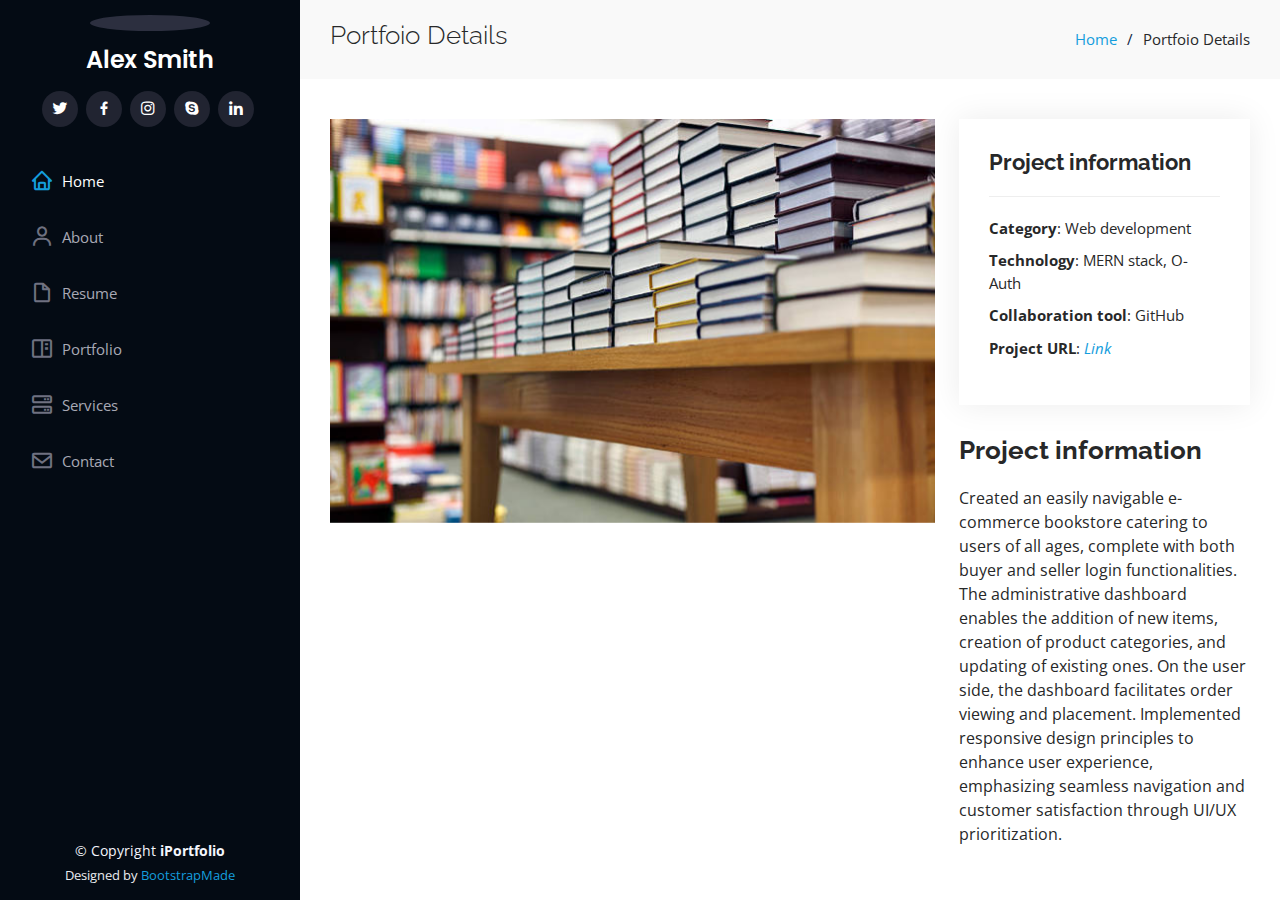
==== bookstore.html @ eda8d78c "changes" ====
<!DOCTYPE html>
<html lang="en">

<head>
  <meta charset="utf-8">
  <meta content="width=device-width, initial-scale=1.0" name="viewport">

  <title>Portfolio Details - iPortfolio Bootstrap Template</title>
  <meta content="" name="description">
  <meta content="" name="keywords">

  <!-- Favicons -->
  <link href="assets/img/favicon.png" rel="icon">
  <link href="assets/img/apple-touch-icon.png" rel="apple-touch-icon">

  <!-- Google Fonts -->
  <link href="https://fonts.googleapis.com/css?family=Open+Sans:300,300i,400,400i,600,600i,700,700i|Raleway:300,300i,400,400i,500,500i,600,600i,700,700i|Poppins:300,300i,400,400i,500,500i,600,600i,700,700i" rel="stylesheet">

  <!-- Vendor CSS Files -->
  <link href="assets/vendor/aos/aos.css" rel="stylesheet">
  <link href="assets/vendor/bootstrap/css/bootstrap.min.css" rel="stylesheet">
  <link href="assets/vendor/bootstrap-icons/bootstrap-icons.css" rel="stylesheet">
  <link href="assets/vendor/boxicons/css/boxicons.min.css" rel="stylesheet">
  <link href="assets/vendor/glightbox/css/glightbox.min.css" rel="stylesheet">
  <link href="assets/vendor/swiper/swiper-bundle.min.css" rel="stylesheet">

  <!-- Template Main CSS File -->
  <link href="assets/css/style.css" rel="stylesheet">

  <!-- =======================================================
  * Template Name: iPortfolio
  * Template URL: https://bootstrapmade.com/iportfolio-bootstrap-portfolio-websites-template/
  * Updated: Mar 17 2024 with Bootstrap v5.3.3
  * Author: BootstrapMade.com
  * License: https://bootstrapmade.com/license/
  ======================================================== -->
</head>

<body>

  <!-- ======= Mobile nav toggle button ======= -->
  <i class="bi bi-list mobile-nav-toggle d-xl-none"></i>

  <!-- ======= Header ======= -->
  <header id="header">
    <div class="d-flex flex-column">

      <div class="profile">
        <img src="assets/img/profile-img.jpg" alt="" class="img-fluid rounded-circle">
        <h1 class="text-light"><a href="index.html">Alex Smith</a></h1>
        <div class="social-links mt-3 text-center">
          <a href="#" class="twitter"><i class="bx bxl-twitter"></i></a>
          <a href="#" class="facebook"><i class="bx bxl-facebook"></i></a>
          <a href="#" class="instagram"><i class="bx bxl-instagram"></i></a>
          <a href="#" class="google-plus"><i class="bx bxl-skype"></i></a>
          <a href="#" class="linkedin"><i class="bx bxl-linkedin"></i></a>
        </div>
      </div>

      <nav id="navbar" class="nav-menu navbar">
        <ul>
          <li><a href="#hero" class="nav-link scrollto active"><i class="bx bx-home"></i> <span>Home</span></a></li>
          <li><a href="#about" class="nav-link scrollto"><i class="bx bx-user"></i> <span>About</span></a></li>
          <li><a href="#resume" class="nav-link scrollto"><i class="bx bx-file-blank"></i> <span>Resume</span></a></li>
          <li><a href="#portfolio" class="nav-link scrollto"><i class="bx bx-book-content"></i> <span>Portfolio</span></a></li>
          <li><a href="#services" class="nav-link scrollto"><i class="bx bx-server"></i> <span>Services</span></a></li>
          <li><a href="#contact" class="nav-link scrollto"><i class="bx bx-envelope"></i> <span>Contact</span></a></li>
        </ul>
      </nav><!-- .nav-menu -->
    </div>
  </header><!-- End Header -->

  <main id="main">

    <!-- ======= Breadcrumbs ======= -->
    <section id="breadcrumbs" class="breadcrumbs">
      <div class="container">

        <div class="d-flex justify-content-between align-items-center">
          <h2>Portfoio Details</h2>
          <ol>
            <li><a href="index.html">Home</a></li>
            <li>Portfoio Details</li>
          </ol>
        </div>

      </div>
    </section><!-- End Breadcrumbs -->

    <!-- ======= Portfolio Details Section ======= -->
    <section id="portfolio-details" class="portfolio-details">
      <div class="container">

        <div class="row gy-4">

          <div class="col-lg-8">
            <div class="portfolio-details-slider swiper">
              <div class="swiper-wrapper align-items-center">

                <div class="swiper-slide">
                  <img src="assets/img/portfolio/bookstore.jpg" alt="">
                </div>

                <!--<div class="swiper-slide">
                  <img src="assets/img/portfolio/encode_1.png" alt="">
                </div>

                <div class="swiper-slide">
                  <img src="assets/img/portfolio/decode.png" alt="">
                </div>

                <div class="swiper-slide">
                  <img src="assets/img/portfolio/decode_2.png" alt="">
                </div>-->

              </div>
              <div class="swiper-pagination"></div>
            </div>
          </div>

          <div class="col-lg-4">
            <div class="portfolio-info">
              <h3>Project information</h3>
              <ul>
                <li><strong>Category</strong>: Web development </li>
                <li><strong>Technology</strong>: MERN stack, O-Auth </li>
                <li><strong>Collaboration tool</strong>: GitHub</li>
                <li><strong>Project URL</strong>: <a href="https://github.com/mee-nal/online_bookstore"><i>Link</i></a></li>
              </ul>
            </div>
            <div class="portfolio-description">
              <h2>Project information</h2>
              <p>
                Created an easily navigable e-commerce bookstore catering to users of all ages, complete with both buyer and seller login functionalities. The administrative dashboard enables the addition of new items, creation of product categories, and updating of existing ones. On the user side, the dashboard facilitates order viewing and placement. Implemented responsive design principles to enhance user experience, emphasizing seamless navigation and customer satisfaction through UI/UX prioritization.
              </p>
            </div>
          </div>

        </div>

      </div>
    </section><!-- End Portfolio Details Section -->

  </main><!-- End #main -->

  <!-- ======= Footer ======= -->
  <footer id="footer">
    <div class="container">
      <div class="copyright">
        &copy; Copyright <strong><span>iPortfolio</span></strong>
      </div>
      <div class="credits">
        <!-- All the links in the footer should remain intact. -->
        <!-- You can delete the links only if you purchased the pro version. -->
        <!-- Licensing information: https://bootstrapmade.com/license/ -->
        <!-- Purchase the pro version with working PHP/AJAX contact form: https://bootstrapmade.com/iportfolio-bootstrap-portfolio-websites-template/ -->
        Designed by <a href="https://bootstrapmade.com/">BootstrapMade</a>
      </div>
    </div>
  </footer><!-- End  Footer -->

  <a href="#" class="back-to-top d-flex align-items-center justify-content-center"><i class="bi bi-arrow-up-short"></i></a>

  <!-- Vendor JS Files -->
  <script src="assets/vendor/purecounter/purecounter_vanilla.js"></script>
  <script src="assets/vendor/aos/aos.js"></script>
  <script src="assets/vendor/bootstrap/js/bootstrap.bundle.min.js"></script>
  <script src="assets/vendor/glightbox/js/glightbox.min.js"></script>
  <script src="assets/vendor/isotope-layout/isotope.pkgd.min.js"></script>
  <script src="assets/vendor/swiper/swiper-bundle.min.js"></script>
  <script src="assets/vendor/typed.js/typed.umd.js"></script>
  <script src="assets/vendor/waypoints/noframework.waypoints.js"></script>
  <script src="assets/vendor/php-email-form/validate.js"></script>

  <!-- Template Main JS File -->
  <script src="assets/js/main.js"></script>

</body>

</html>
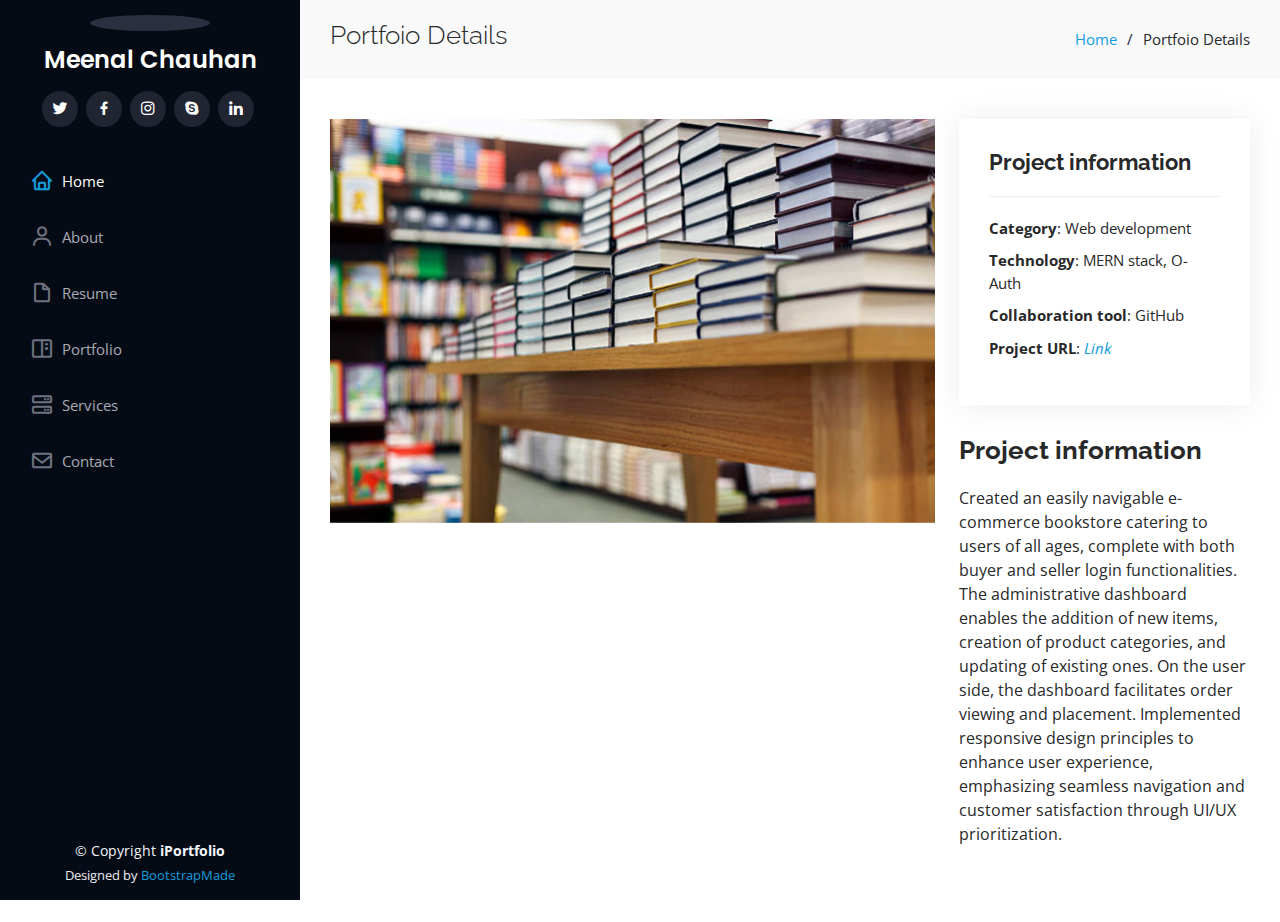
==== commit 3f294865: "changes" ====
--- a/bookstore.html
+++ b/bookstore.html
@@ -47,7 +47,7 @@
 
       <div class="profile">
         <img src="assets/img/profile-img.jpg" alt="" class="img-fluid rounded-circle">
-        <h1 class="text-light"><a href="index.html">Alex Smith</a></h1>
+        <h1 class="text-light"><a href="index.html">Meenal Chauhan</a></h1>
         <div class="social-links mt-3 text-center">
           <a href="#" class="twitter"><i class="bx bxl-twitter"></i></a>
           <a href="#" class="facebook"><i class="bx bxl-facebook"></i></a>
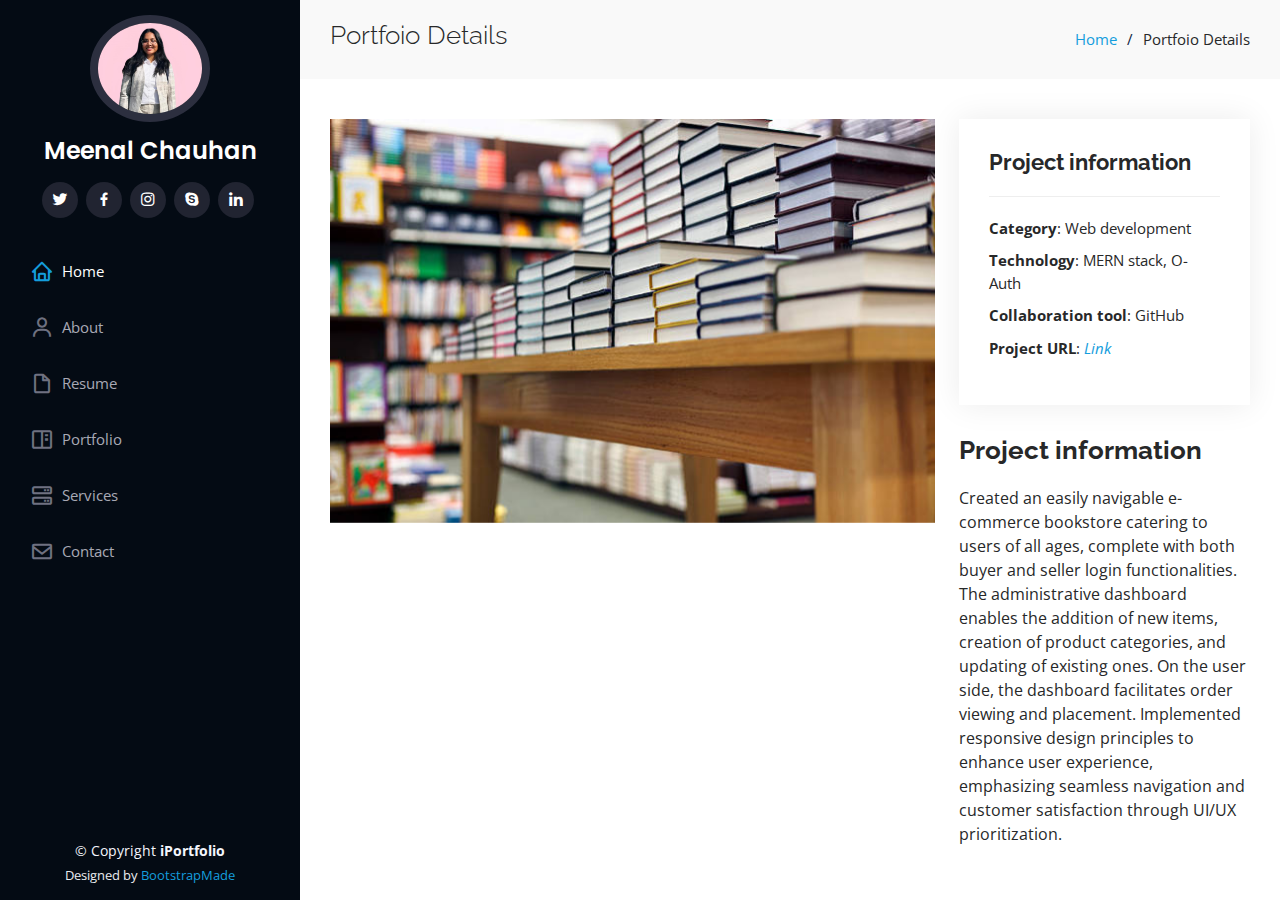
==== commit 04968025: "updates" ====
--- a/bookstore.html
+++ b/bookstore.html
@@ -46,7 +46,7 @@
     <div class="d-flex flex-column">
 
       <div class="profile">
-        <img src="assets/img/profile-img.jpg" alt="" class="img-fluid rounded-circle">
+        <img src="assets/img/cropped-img (2).jpeg" alt="" class="img-fluid rounded-circle">
         <h1 class="text-light"><a href="index.html">Meenal Chauhan</a></h1>
         <div class="social-links mt-3 text-center">
           <a href="#" class="twitter"><i class="bx bxl-twitter"></i></a>
